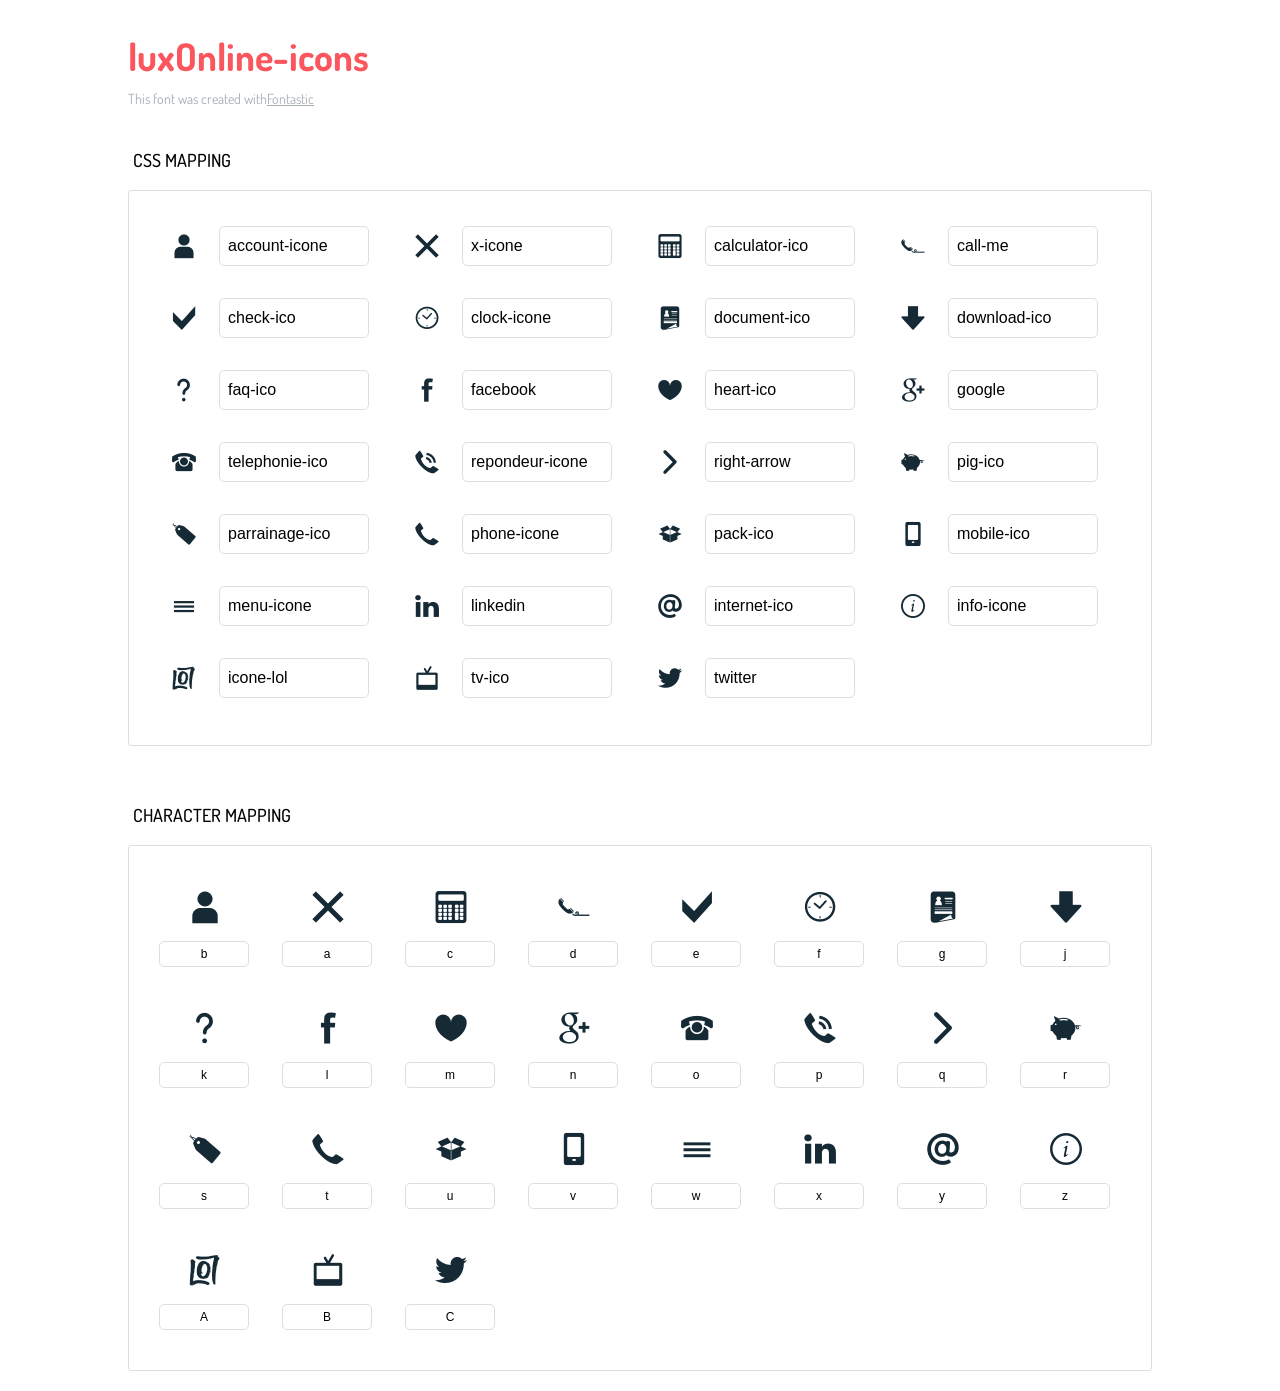
==== public_html/fonts/icons-reference.html @ 1c8658da "first commit: initialisiation des classes et des variables" ====
<!DOCTYPE html>
<html lang="en">
  <head>
    <meta charset="utf-8">
    <meta http-equiv="X-UA-Compatible" content="IE=edge,chrome=1">
    <meta name="viewport" content="width=device-width,initial-scale=1">
    <title>Font Reference - luxOnline-icons</title>
    <link href="http://fonts.googleapis.com/css?family=Dosis:400,500,700" rel="stylesheet" type="text/css">
    <link rel="stylesheet" href="styles.css">
    <style type="text/css">html,body,div,span,applet,object,iframe,h1,h2,h3,h4,h5,h6,p,blockquote,pre,a,abbr,acronym,address,big,cite,code,del,dfn,em,img,ins,kbd,q,s,samp,small,strike,strong,sub,sup,tt,var,dl,dt,dd,ol,ul,li,fieldset,form,label,legend,table,caption,tbody,tfoot,thead,tr,th,td{margin:0;padding:0;border:0;outline:0;font-weight:inherit;font-style:inherit;font-family:inherit;font-size:100%;vertical-align:baseline}body{line-height:1;color:#000;background:#fff}ol,ul{list-style:none}table{border-collapse:separate;border-spacing:0;vertical-align:middle}caption,th,td{text-align:left;font-weight:normal;vertical-align:middle}a img{border:none}*{-webkit-box-sizing:border-box;-moz-box-sizing:border-box;box-sizing:border-box}body{font-family:'Dosis','Tahoma',sans-serif}.container{margin:15px auto;width:80%}h1{margin:40px 0 20px;font-weight:700;font-size:38px;line-height:32px;color:#fb565e}h2{font-size:18px;padding:0 0 21px 5px;margin:45px 0 0 0;text-transform:uppercase;font-weight:500}.small{font-size:14px;color:#a5adb4;}.small a{color:#a5adb4;}.small a:hover{color:#fb565e}.glyphs.character-mapping{margin:0 0 20px 0;padding:20px 0 20px 30px;color:rgba(0,0,0,0.5);border:1px solid #d8e0e5;-webkit-border-radius:3px;border-radius:3px;}.glyphs.character-mapping li{margin:0 30px 20px 0;display:inline-block;width:90px}.glyphs.character-mapping .icon{margin:10px 0 10px 15px;padding:15px;position:relative;width:55px;height:55px;color:#162a36 !important;overflow:hidden;-webkit-border-radius:3px;border-radius:3px;font-size:32px;}.glyphs.character-mapping .icon svg{fill:#000}.glyphs.character-mapping input{margin:0;padding:5px 0;line-height:12px;font-size:12px;display:block;width:100%;border:1px solid #d8e0e5;-webkit-border-radius:5px;border-radius:5px;text-align:center;outline:0;}.glyphs.character-mapping input:focus{border:1px solid #fbde4a;-webkit-box-shadow:inset 0 0 3px #fbde4a;box-shadow:inset 0 0 3px #fbde4a}.glyphs.character-mapping input:hover{-webkit-box-shadow:inset 0 0 3px #fbde4a;box-shadow:inset 0 0 3px #fbde4a}.glyphs.css-mapping{margin:0 0 60px 0;padding:30px 0 20px 30px;color:rgba(0,0,0,0.5);border:1px solid #d8e0e5;-webkit-border-radius:3px;border-radius:3px;}.glyphs.css-mapping li{margin:0 30px 20px 0;padding:0;display:inline-block;overflow:hidden}.glyphs.css-mapping .icon{margin:0;margin-right:10px;padding:13px;height:50px;width:50px;color:#162a36 !important;overflow:hidden;float:left;font-size:24px}.glyphs.css-mapping input{margin:0;margin-top:5px;padding:8px;line-height:16px;font-size:16px;display:block;width:150px;height:40px;border:1px solid #d8e0e5;-webkit-border-radius:5px;border-radius:5px;background:#fff;outline:0;float:right;}.glyphs.css-mapping input:focus{border:1px solid #fbde4a;-webkit-box-shadow:inset 0 0 3px #fbde4a;box-shadow:inset 0 0 3px #fbde4a}.glyphs.css-mapping input:hover{-webkit-box-shadow:inset 0 0 3px #fbde4a;box-shadow:inset 0 0 3px #fbde4a}</style>
  </head>
  <body>
    <div class="container">
      <h1>luxOnline-icons</h1>
      <p class="small">This font was created with<a href="http://fontastic.me/">Fontastic</a></p>
      <h2>CSS mapping</h2>
      <ul class="glyphs css-mapping">
        <li>
          <div class="icon icon-account-icone"></div>
          <input type="text" readonly="readonly" value="account-icone">
        </li>
        <li>
          <div class="icon icon-x-icone"></div>
          <input type="text" readonly="readonly" value="x-icone">
        </li>
        <li>
          <div class="icon icon-calculator-ico"></div>
          <input type="text" readonly="readonly" value="calculator-ico">
        </li>
        <li>
          <div class="icon icon-call-me"></div>
          <input type="text" readonly="readonly" value="call-me">
        </li>
        <li>
          <div class="icon icon-check-ico"></div>
          <input type="text" readonly="readonly" value="check-ico">
        </li>
        <li>
          <div class="icon icon-clock-icone"></div>
          <input type="text" readonly="readonly" value="clock-icone">
        </li>
        <li>
          <div class="icon icon-document-ico"></div>
          <input type="text" readonly="readonly" value="document-ico">
        </li>
        <li>
          <div class="icon icon-download-ico"></div>
          <input type="text" readonly="readonly" value="download-ico">
        </li>
        <li>
          <div class="icon icon-faq-ico"></div>
          <input type="text" readonly="readonly" value="faq-ico">
        </li>
        <li>
          <div class="icon icon-facebook"></div>
          <input type="text" readonly="readonly" value="facebook">
        </li>
        <li>
          <div class="icon icon-heart-ico"></div>
          <input type="text" readonly="readonly" value="heart-ico">
        </li>
        <li>
          <div class="icon icon-google"></div>
          <input type="text" readonly="readonly" value="google">
        </li>
        <li>
          <div class="icon icon-telephonie-ico"></div>
          <input type="text" readonly="readonly" value="telephonie-ico">
        </li>
        <li>
          <div class="icon icon-repondeur-icone"></div>
          <input type="text" readonly="readonly" value="repondeur-icone">
        </li>
        <li>
          <div class="icon icon-right-arrow"></div>
          <input type="text" readonly="readonly" value="right-arrow">
        </li>
        <li>
          <div class="icon icon-pig-ico"></div>
          <input type="text" readonly="readonly" value="pig-ico">
        </li>
        <li>
          <div class="icon icon-parrainage-ico"></div>
          <input type="text" readonly="readonly" value="parrainage-ico">
        </li>
        <li>
          <div class="icon icon-phone-icone"></div>
          <input type="text" readonly="readonly" value="phone-icone">
        </li>
        <li>
          <div class="icon icon-pack-ico"></div>
          <input type="text" readonly="readonly" value="pack-ico">
        </li>
        <li>
          <div class="icon icon-mobile-ico"></div>
          <input type="text" readonly="readonly" value="mobile-ico">
        </li>
        <li>
          <div class="icon icon-menu-icone"></div>
          <input type="text" readonly="readonly" value="menu-icone">
        </li>
        <li>
          <div class="icon icon-linkedin"></div>
          <input type="text" readonly="readonly" value="linkedin">
        </li>
        <li>
          <div class="icon icon-internet-ico"></div>
          <input type="text" readonly="readonly" value="internet-ico">
        </li>
        <li>
          <div class="icon icon-info-icone"></div>
          <input type="text" readonly="readonly" value="info-icone">
        </li>
        <li>
          <div class="icon icon-icone-lol"></div>
          <input type="text" readonly="readonly" value="icone-lol">
        </li>
        <li>
          <div class="icon icon-tv-ico"></div>
          <input type="text" readonly="readonly" value="tv-ico">
        </li>
        <li>
          <div class="icon icon-twitter"></div>
          <input type="text" readonly="readonly" value="twitter">
        </li>
      </ul>
      <h2>Character mapping</h2>
      <ul class="glyphs character-mapping">
        <li>
          <div data-icon="b" class="icon"></div>
          <input type="text" readonly="readonly" value="b">
        </li>
        <li>
          <div data-icon="a" class="icon"></div>
          <input type="text" readonly="readonly" value="a">
        </li>
        <li>
          <div data-icon="c" class="icon"></div>
          <input type="text" readonly="readonly" value="c">
        </li>
        <li>
          <div data-icon="d" class="icon"></div>
          <input type="text" readonly="readonly" value="d">
        </li>
        <li>
          <div data-icon="e" class="icon"></div>
          <input type="text" readonly="readonly" value="e">
        </li>
        <li>
          <div data-icon="f" class="icon"></div>
          <input type="text" readonly="readonly" value="f">
        </li>
        <li>
          <div data-icon="g" class="icon"></div>
          <input type="text" readonly="readonly" value="g">
        </li>
        <li>
          <div data-icon="j" class="icon"></div>
          <input type="text" readonly="readonly" value="j">
        </li>
        <li>
          <div data-icon="k" class="icon"></div>
          <input type="text" readonly="readonly" value="k">
        </li>
        <li>
          <div data-icon="l" class="icon"></div>
          <input type="text" readonly="readonly" value="l">
        </li>
        <li>
          <div data-icon="m" class="icon"></div>
          <input type="text" readonly="readonly" value="m">
        </li>
        <li>
          <div data-icon="n" class="icon"></div>
          <input type="text" readonly="readonly" value="n">
        </li>
        <li>
          <div data-icon="o" class="icon"></div>
          <input type="text" readonly="readonly" value="o">
        </li>
        <li>
          <div data-icon="p" class="icon"></div>
          <input type="text" readonly="readonly" value="p">
        </li>
        <li>
          <div data-icon="q" class="icon"></div>
          <input type="text" readonly="readonly" value="q">
        </li>
        <li>
          <div data-icon="r" class="icon"></div>
          <input type="text" readonly="readonly" value="r">
        </li>
        <li>
          <div data-icon="s" class="icon"></div>
          <input type="text" readonly="readonly" value="s">
        </li>
        <li>
          <div data-icon="t" class="icon"></div>
          <input type="text" readonly="readonly" value="t">
        </li>
        <li>
          <div data-icon="u" class="icon"></div>
          <input type="text" readonly="readonly" value="u">
        </li>
        <li>
          <div data-icon="v" class="icon"></div>
          <input type="text" readonly="readonly" value="v">
        </li>
        <li>
          <div data-icon="w" class="icon"></div>
          <input type="text" readonly="readonly" value="w">
        </li>
        <li>
          <div data-icon="x" class="icon"></div>
          <input type="text" readonly="readonly" value="x">
        </li>
        <li>
          <div data-icon="y" class="icon"></div>
          <input type="text" readonly="readonly" value="y">
        </li>
        <li>
          <div data-icon="z" class="icon"></div>
          <input type="text" readonly="readonly" value="z">
        </li>
        <li>
          <div data-icon="A" class="icon"></div>
          <input type="text" readonly="readonly" value="A">
        </li>
        <li>
          <div data-icon="B" class="icon"></div>
          <input type="text" readonly="readonly" value="B">
        </li>
        <li>
          <div data-icon="C" class="icon"></div>
          <input type="text" readonly="readonly" value="C">
        </li>
      </ul>
    </div>
    <script>(function() {
  var glyphs, i, len, ref;

  ref = document.getElementsByClassName('glyphs');
  for (i = 0, len = ref.length; i < len; i++) {
    glyphs = ref[i];
    glyphs.addEventListener('click', function(event) {
      if (event.target.tagName === 'INPUT') {
        return event.target.select();
      }
    });
  }

}).call(this);

    </script>
  </body>
</html>
---- public_html/fonts/styles.css ----
@charset "UTF-8";

@font-face {
  font-family: "luxonline-icons";
  src:url("fonts/luxonline-icons.eot");
  src:url("fonts/luxonline-icons.eot?#iefix") format("embedded-opentype"),
    url("fonts/luxonline-icons.woff") format("woff"),
    url("fonts/luxonline-icons.ttf") format("truetype"),
    url("fonts/luxonline-icons.svg#luxonline-icons") format("svg");
  font-weight: normal;
  font-style: normal;

}

[data-icon]:before {
  font-family: "luxonline-icons" !important;
  content: attr(data-icon);
  font-style: normal !important;
  font-weight: normal !important;
  font-variant: normal !important;
  text-transform: none !important;
  speak: none;
  line-height: 1;
  -webkit-font-smoothing: antialiased;
  -moz-osx-font-smoothing: grayscale;
}

[class^="icon-"]:before,
[class*=" icon-"]:before {
  font-family: "luxonline-icons" !important;
  font-style: normal !important;
  font-weight: normal !important;
  font-variant: normal !important;
  text-transform: none !important;
  speak: none;
  line-height: 1;
  -webkit-font-smoothing: antialiased;
  -moz-osx-font-smoothing: grayscale;
}

.icon-account-icone:before {
  content: "b";
}
.icon-x-icone:before {
  content: "a";
}
.icon-calculator-ico:before {
  content: "c";
}
.icon-call-me:before {
  content: "d";
}
.icon-check-ico:before {
  content: "e";
}
.icon-clock-icone:before {
  content: "f";
}
.icon-document-ico:before {
  content: "g";
}
.icon-download-ico:before {
  content: "j";
}
.icon-faq-ico:before {
  content: "k";
}
.icon-facebook:before {
  content: "l";
}
.icon-heart-ico:before {
  content: "m";
}
.icon-google:before {
  content: "n";
}
.icon-telephonie-ico:before {
  content: "o";
}
.icon-repondeur-icone:before {
  content: "p";
}
.icon-right-arrow:before {
  content: "q";
}
.icon-pig-ico:before {
  content: "r";
}
.icon-parrainage-ico:before {
  content: "s";
}
.icon-phone-icone:before {
  content: "t";
}
.icon-pack-ico:before {
  content: "u";
}
.icon-mobile-ico:before {
  content: "v";
}
.icon-menu-icone:before {
  content: "w";
}
.icon-linkedin:before {
  content: "x";
}
.icon-internet-ico:before {
  content: "y";
}
.icon-info-icone:before {
  content: "z";
}
.icon-icone-lol:before {
  content: "A";
}
.icon-tv-ico:before {
  content: "B";
}
.icon-twitter:before {
  content: "C";
}
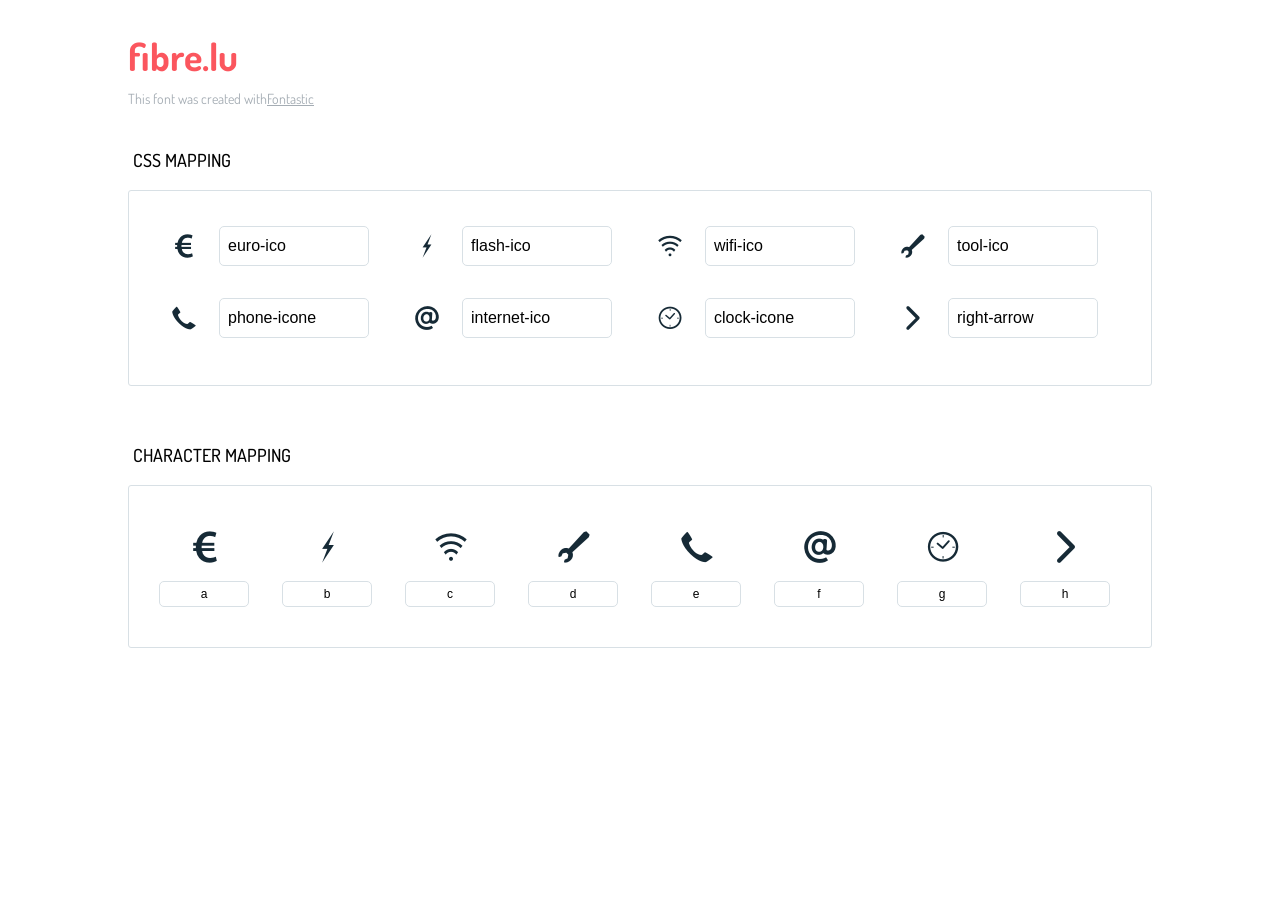
==== commit 6a4e246f: "Ajout des styles pour les titres et paragraphes" ====
--- a/public_html/fonts/icons-reference.html
+++ b/public_html/fonts/icons-reference.html
@@ -4,135 +4,59 @@
     <meta charset="utf-8">
     <meta http-equiv="X-UA-Compatible" content="IE=edge,chrome=1">
     <meta name="viewport" content="width=device-width,initial-scale=1">
-    <title>Font Reference - luxOnline-icons</title>
+    <title>Font Reference - fibre.lu</title>
     <link href="http://fonts.googleapis.com/css?family=Dosis:400,500,700" rel="stylesheet" type="text/css">
     <link rel="stylesheet" href="styles.css">
     <style type="text/css">html,body,div,span,applet,object,iframe,h1,h2,h3,h4,h5,h6,p,blockquote,pre,a,abbr,acronym,address,big,cite,code,del,dfn,em,img,ins,kbd,q,s,samp,small,strike,strong,sub,sup,tt,var,dl,dt,dd,ol,ul,li,fieldset,form,label,legend,table,caption,tbody,tfoot,thead,tr,th,td{margin:0;padding:0;border:0;outline:0;font-weight:inherit;font-style:inherit;font-family:inherit;font-size:100%;vertical-align:baseline}body{line-height:1;color:#000;background:#fff}ol,ul{list-style:none}table{border-collapse:separate;border-spacing:0;vertical-align:middle}caption,th,td{text-align:left;font-weight:normal;vertical-align:middle}a img{border:none}*{-webkit-box-sizing:border-box;-moz-box-sizing:border-box;box-sizing:border-box}body{font-family:'Dosis','Tahoma',sans-serif}.container{margin:15px auto;width:80%}h1{margin:40px 0 20px;font-weight:700;font-size:38px;line-height:32px;color:#fb565e}h2{font-size:18px;padding:0 0 21px 5px;margin:45px 0 0 0;text-transform:uppercase;font-weight:500}.small{font-size:14px;color:#a5adb4;}.small a{color:#a5adb4;}.small a:hover{color:#fb565e}.glyphs.character-mapping{margin:0 0 20px 0;padding:20px 0 20px 30px;color:rgba(0,0,0,0.5);border:1px solid #d8e0e5;-webkit-border-radius:3px;border-radius:3px;}.glyphs.character-mapping li{margin:0 30px 20px 0;display:inline-block;width:90px}.glyphs.character-mapping .icon{margin:10px 0 10px 15px;padding:15px;position:relative;width:55px;height:55px;color:#162a36 !important;overflow:hidden;-webkit-border-radius:3px;border-radius:3px;font-size:32px;}.glyphs.character-mapping .icon svg{fill:#000}.glyphs.character-mapping input{margin:0;padding:5px 0;line-height:12px;font-size:12px;display:block;width:100%;border:1px solid #d8e0e5;-webkit-border-radius:5px;border-radius:5px;text-align:center;outline:0;}.glyphs.character-mapping input:focus{border:1px solid #fbde4a;-webkit-box-shadow:inset 0 0 3px #fbde4a;box-shadow:inset 0 0 3px #fbde4a}.glyphs.character-mapping input:hover{-webkit-box-shadow:inset 0 0 3px #fbde4a;box-shadow:inset 0 0 3px #fbde4a}.glyphs.css-mapping{margin:0 0 60px 0;padding:30px 0 20px 30px;color:rgba(0,0,0,0.5);border:1px solid #d8e0e5;-webkit-border-radius:3px;border-radius:3px;}.glyphs.css-mapping li{margin:0 30px 20px 0;padding:0;display:inline-block;overflow:hidden}.glyphs.css-mapping .icon{margin:0;margin-right:10px;padding:13px;height:50px;width:50px;color:#162a36 !important;overflow:hidden;float:left;font-size:24px}.glyphs.css-mapping input{margin:0;margin-top:5px;padding:8px;line-height:16px;font-size:16px;display:block;width:150px;height:40px;border:1px solid #d8e0e5;-webkit-border-radius:5px;border-radius:5px;background:#fff;outline:0;float:right;}.glyphs.css-mapping input:focus{border:1px solid #fbde4a;-webkit-box-shadow:inset 0 0 3px #fbde4a;box-shadow:inset 0 0 3px #fbde4a}.glyphs.css-mapping input:hover{-webkit-box-shadow:inset 0 0 3px #fbde4a;box-shadow:inset 0 0 3px #fbde4a}</style>
   </head>
   <body>
     <div class="container">
-      <h1>luxOnline-icons</h1>
+      <h1>fibre.lu</h1>
       <p class="small">This font was created with<a href="http://fontastic.me/">Fontastic</a></p>
       <h2>CSS mapping</h2>
       <ul class="glyphs css-mapping">
         <li>
-          <div class="icon icon-account-icone"></div>
-          <input type="text" readonly="readonly" value="account-icone">
+          <div class="icon icon-euro-ico"></div>
+          <input type="text" readonly="readonly" value="euro-ico">
         </li>
         <li>
-          <div class="icon icon-x-icone"></div>
-          <input type="text" readonly="readonly" value="x-icone">
+          <div class="icon icon-flash-ico"></div>
+          <input type="text" readonly="readonly" value="flash-ico">
         </li>
         <li>
-          <div class="icon icon-calculator-ico"></div>
-          <input type="text" readonly="readonly" value="calculator-ico">
+          <div class="icon icon-wifi-ico"></div>
+          <input type="text" readonly="readonly" value="wifi-ico">
         </li>
         <li>
-          <div class="icon icon-call-me"></div>
-          <input type="text" readonly="readonly" value="call-me">
+          <div class="icon icon-tool-ico"></div>
+          <input type="text" readonly="readonly" value="tool-ico">
         </li>
         <li>
-          <div class="icon icon-check-ico"></div>
-          <input type="text" readonly="readonly" value="check-ico">
+          <div class="icon icon-phone-icone"></div>
+          <input type="text" readonly="readonly" value="phone-icone">
+        </li>
+        <li>
+          <div class="icon icon-internet-ico"></div>
+          <input type="text" readonly="readonly" value="internet-ico">
         </li>
         <li>
           <div class="icon icon-clock-icone"></div>
           <input type="text" readonly="readonly" value="clock-icone">
         </li>
         <li>
-          <div class="icon icon-document-ico"></div>
-          <input type="text" readonly="readonly" value="document-ico">
-        </li>
-        <li>
-          <div class="icon icon-download-ico"></div>
-          <input type="text" readonly="readonly" value="download-ico">
-        </li>
-        <li>
-          <div class="icon icon-faq-ico"></div>
-          <input type="text" readonly="readonly" value="faq-ico">
-        </li>
-        <li>
-          <div class="icon icon-facebook"></div>
-          <input type="text" readonly="readonly" value="facebook">
-        </li>
-        <li>
-          <div class="icon icon-heart-ico"></div>
-          <input type="text" readonly="readonly" value="heart-ico">
-        </li>
-        <li>
-          <div class="icon icon-google"></div>
-          <input type="text" readonly="readonly" value="google">
-        </li>
-        <li>
-          <div class="icon icon-telephonie-ico"></div>
-          <input type="text" readonly="readonly" value="telephonie-ico">
-        </li>
-        <li>
-          <div class="icon icon-repondeur-icone"></div>
-          <input type="text" readonly="readonly" value="repondeur-icone">
-        </li>
-        <li>
           <div class="icon icon-right-arrow"></div>
           <input type="text" readonly="readonly" value="right-arrow">
-        </li>
-        <li>
-          <div class="icon icon-pig-ico"></div>
-          <input type="text" readonly="readonly" value="pig-ico">
-        </li>
-        <li>
-          <div class="icon icon-parrainage-ico"></div>
-          <input type="text" readonly="readonly" value="parrainage-ico">
-        </li>
-        <li>
-          <div class="icon icon-phone-icone"></div>
-          <input type="text" readonly="readonly" value="phone-icone">
-        </li>
-        <li>
-          <div class="icon icon-pack-ico"></div>
-          <input type="text" readonly="readonly" value="pack-ico">
-        </li>
-        <li>
-          <div class="icon icon-mobile-ico"></div>
-          <input type="text" readonly="readonly" value="mobile-ico">
-        </li>
-        <li>
-          <div class="icon icon-menu-icone"></div>
-          <input type="text" readonly="readonly" value="menu-icone">
-        </li>
-        <li>
-          <div class="icon icon-linkedin"></div>
-          <input type="text" readonly="readonly" value="linkedin">
-        </li>
-        <li>
-          <div class="icon icon-internet-ico"></div>
-          <input type="text" readonly="readonly" value="internet-ico">
-        </li>
-        <li>
-          <div class="icon icon-info-icone"></div>
-          <input type="text" readonly="readonly" value="info-icone">
-        </li>
-        <li>
-          <div class="icon icon-icone-lol"></div>
-          <input type="text" readonly="readonly" value="icone-lol">
-        </li>
-        <li>
-          <div class="icon icon-tv-ico"></div>
-          <input type="text" readonly="readonly" value="tv-ico">
-        </li>
-        <li>
-          <div class="icon icon-twitter"></div>
-          <input type="text" readonly="readonly" value="twitter">
         </li>
       </ul>
       <h2>Character mapping</h2>
       <ul class="glyphs character-mapping">
         <li>
+          <div data-icon="a" class="icon"></div>
+          <input type="text" readonly="readonly" value="a">
+        </li>
+        <li>
           <div data-icon="b" class="icon"></div>
           <input type="text" readonly="readonly" value="b">
-        </li>
-        <li>
-          <div data-icon="a" class="icon"></div>
-          <input type="text" readonly="readonly" value="a">
         </li>
         <li>
           <div data-icon="c" class="icon"></div>
@@ -155,84 +79,8 @@
           <input type="text" readonly="readonly" value="g">
         </li>
         <li>
-          <div data-icon="j" class="icon"></div>
-          <input type="text" readonly="readonly" value="j">
-        </li>
-        <li>
-          <div data-icon="k" class="icon"></div>
-          <input type="text" readonly="readonly" value="k">
-        </li>
-        <li>
-          <div data-icon="l" class="icon"></div>
-          <input type="text" readonly="readonly" value="l">
-        </li>
-        <li>
-          <div data-icon="m" class="icon"></div>
-          <input type="text" readonly="readonly" value="m">
-        </li>
-        <li>
-          <div data-icon="n" class="icon"></div>
-          <input type="text" readonly="readonly" value="n">
-        </li>
-        <li>
-          <div data-icon="o" class="icon"></div>
-          <input type="text" readonly="readonly" value="o">
-        </li>
-        <li>
-          <div data-icon="p" class="icon"></div>
-          <input type="text" readonly="readonly" value="p">
-        </li>
-        <li>
-          <div data-icon="q" class="icon"></div>
-          <input type="text" readonly="readonly" value="q">
-        </li>
-        <li>
-          <div data-icon="r" class="icon"></div>
-          <input type="text" readonly="readonly" value="r">
-        </li>
-        <li>
-          <div data-icon="s" class="icon"></div>
-          <input type="text" readonly="readonly" value="s">
-        </li>
-        <li>
-          <div data-icon="t" class="icon"></div>
-          <input type="text" readonly="readonly" value="t">
-        </li>
-        <li>
-          <div data-icon="u" class="icon"></div>
-          <input type="text" readonly="readonly" value="u">
-        </li>
-        <li>
-          <div data-icon="v" class="icon"></div>
-          <input type="text" readonly="readonly" value="v">
-        </li>
-        <li>
-          <div data-icon="w" class="icon"></div>
-          <input type="text" readonly="readonly" value="w">
-        </li>
-        <li>
-          <div data-icon="x" class="icon"></div>
-          <input type="text" readonly="readonly" value="x">
-        </li>
-        <li>
-          <div data-icon="y" class="icon"></div>
-          <input type="text" readonly="readonly" value="y">
-        </li>
-        <li>
-          <div data-icon="z" class="icon"></div>
-          <input type="text" readonly="readonly" value="z">
-        </li>
-        <li>
-          <div data-icon="A" class="icon"></div>
-          <input type="text" readonly="readonly" value="A">
-        </li>
-        <li>
-          <div data-icon="B" class="icon"></div>
-          <input type="text" readonly="readonly" value="B">
-        </li>
-        <li>
-          <div data-icon="C" class="icon"></div>
-          <input type="text" readonly="readonly" value="C">
+          <div data-icon="h" class="icon"></div>
+          <input type="text" readonly="readonly" value="h">
         </li>
       </ul>
     </div>
--- a/public_html/fonts/styles.css
+++ b/public_html/fonts/styles.css
@@ -1,19 +1,19 @@
 @charset "UTF-8";
 
 @font-face {
-  font-family: "luxonline-icons";
-  src:url("fonts/luxonline-icons.eot");
-  src:url("fonts/luxonline-icons.eot?#iefix") format("embedded-opentype"),
-    url("fonts/luxonline-icons.woff") format("woff"),
-    url("fonts/luxonline-icons.ttf") format("truetype"),
-    url("fonts/luxonline-icons.svg#luxonline-icons") format("svg");
+  font-family: "fibrelu";
+  src:url("fonts/fibrelu.eot");
+  src:url("fonts/fibrelu.eot?#iefix") format("embedded-opentype"),
+    url("fonts/fibrelu.woff") format("woff"),
+    url("fonts/fibrelu.ttf") format("truetype"),
+    url("fonts/fibrelu.svg#fibrelu") format("svg");
   font-weight: normal;
   font-style: normal;
 
 }
 
 [data-icon]:before {
-  font-family: "luxonline-icons" !important;
+  font-family: "fibrelu" !important;
   content: attr(data-icon);
   font-style: normal !important;
   font-weight: normal !important;
@@ -27,7 +27,7 @@
 
 [class^="icon-"]:before,
 [class*=" icon-"]:before {
-  font-family: "luxonline-icons" !important;
+  font-family: "fibrelu" !important;
   font-style: normal !important;
   font-weight: normal !important;
   font-variant: normal !important;
@@ -38,84 +38,27 @@
   -moz-osx-font-smoothing: grayscale;
 }
 
-.icon-account-icone:before {
+.icon-euro-ico:before {
+  content: "a";
+}
+.icon-flash-ico:before {
   content: "b";
 }
-.icon-x-icone:before {
-  content: "a";
-}
-.icon-calculator-ico:before {
+.icon-wifi-ico:before {
   content: "c";
 }
-.icon-call-me:before {
+.icon-tool-ico:before {
   content: "d";
 }
-.icon-check-ico:before {
+.icon-phone-icone:before {
   content: "e";
 }
-.icon-clock-icone:before {
+.icon-internet-ico:before {
   content: "f";
 }
-.icon-document-ico:before {
+.icon-clock-icone:before {
   content: "g";
 }
-.icon-download-ico:before {
-  content: "j";
+.icon-right-arrow:before {
+  content: "h";
 }
-.icon-faq-ico:before {
-  content: "k";
-}
-.icon-facebook:before {
-  content: "l";
-}
-.icon-heart-ico:before {
-  content: "m";
-}
-.icon-google:before {
-  content: "n";
-}
-.icon-telephonie-ico:before {
-  content: "o";
-}
-.icon-repondeur-icone:before {
-  content: "p";
-}
-.icon-right-arrow:before {
-  content: "q";
-}
-.icon-pig-ico:before {
-  content: "r";
-}
-.icon-parrainage-ico:before {
-  content: "s";
-}
-.icon-phone-icone:before {
-  content: "t";
-}
-.icon-pack-ico:before {
-  content: "u";
-}
-.icon-mobile-ico:before {
-  content: "v";
-}
-.icon-menu-icone:before {
-  content: "w";
-}
-.icon-linkedin:before {
-  content: "x";
-}
-.icon-internet-ico:before {
-  content: "y";
-}
-.icon-info-icone:before {
-  content: "z";
-}
-.icon-icone-lol:before {
-  content: "A";
-}
-.icon-tv-ico:before {
-  content: "B";
-}
-.icon-twitter:before {
-  content: "C";
-}
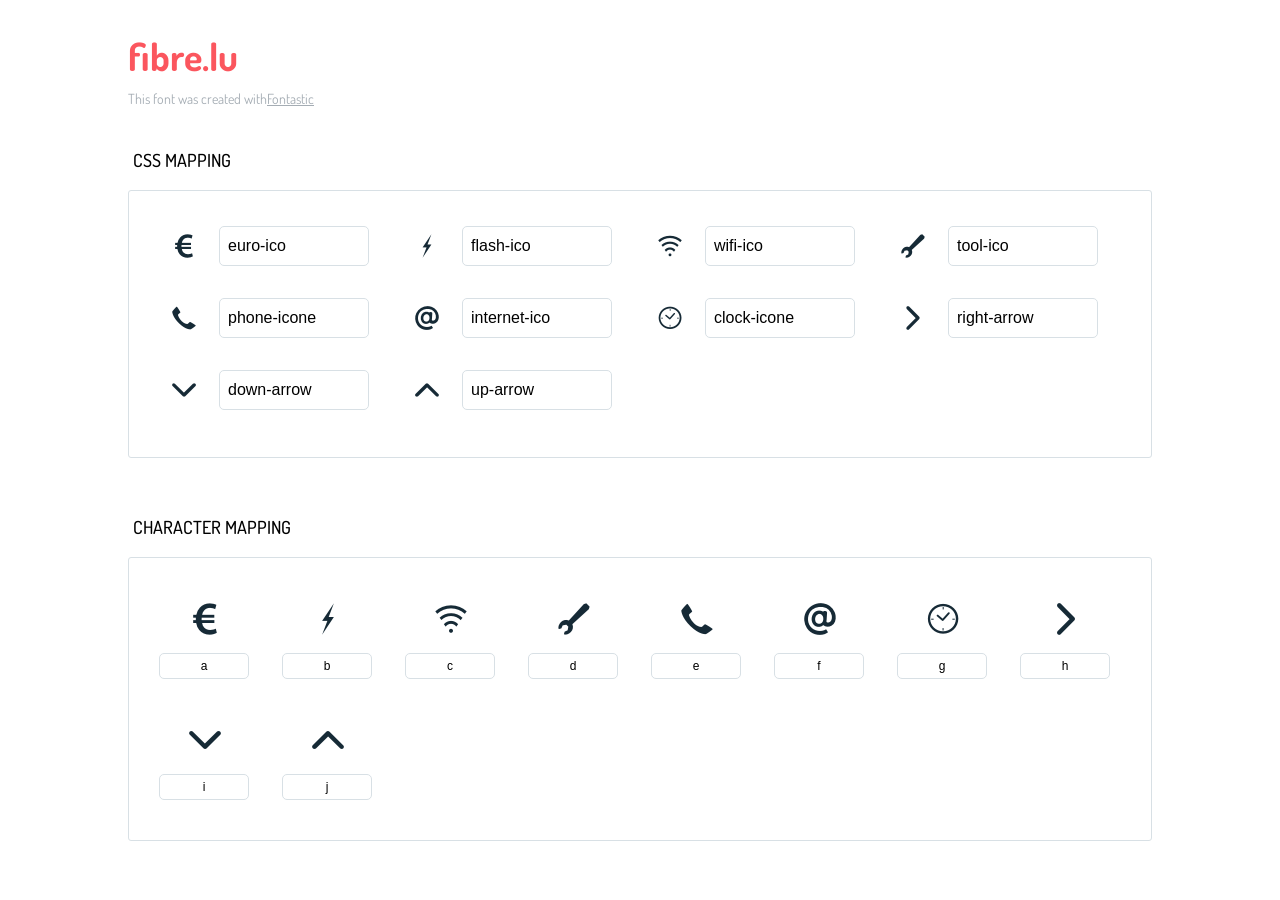
==== commit 2d68a2c0: "Debut de la mise en page de la partie mobile" ====
--- a/public_html/fonts/icons-reference.html
+++ b/public_html/fonts/icons-reference.html
@@ -47,6 +47,14 @@
           <div class="icon icon-right-arrow"></div>
           <input type="text" readonly="readonly" value="right-arrow">
         </li>
+        <li>
+          <div class="icon icon-down-arrow"></div>
+          <input type="text" readonly="readonly" value="down-arrow">
+        </li>
+        <li>
+          <div class="icon icon-up-arrow"></div>
+          <input type="text" readonly="readonly" value="up-arrow">
+        </li>
       </ul>
       <h2>Character mapping</h2>
       <ul class="glyphs character-mapping">
@@ -82,6 +90,14 @@
           <div data-icon="h" class="icon"></div>
           <input type="text" readonly="readonly" value="h">
         </li>
+        <li>
+          <div data-icon="i" class="icon"></div>
+          <input type="text" readonly="readonly" value="i">
+        </li>
+        <li>
+          <div data-icon="j" class="icon"></div>
+          <input type="text" readonly="readonly" value="j">
+        </li>
       </ul>
     </div>
     <script>(function() {
--- a/public_html/fonts/styles.css
+++ b/public_html/fonts/styles.css
@@ -62,3 +62,9 @@
 .icon-right-arrow:before {
   content: "h";
 }
+.icon-down-arrow:before {
+  content: "i";
+}
+.icon-up-arrow:before {
+  content: "j";
+}
